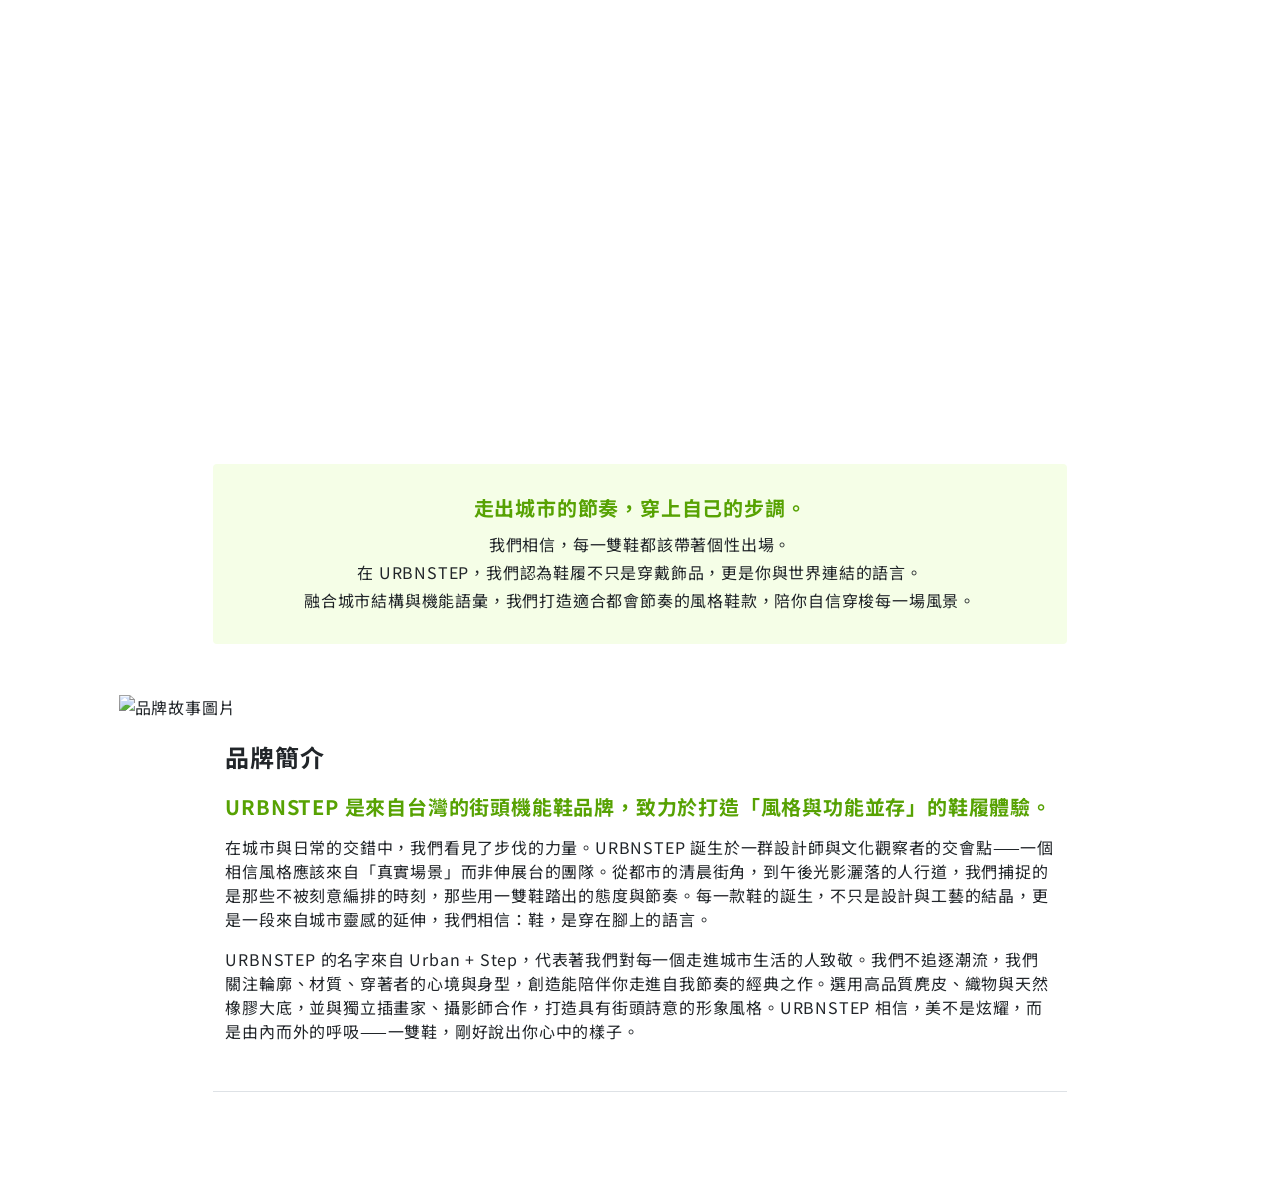
==== brand-story.html @ 2992c2c2 "finish brand-story__intro" ====
<!DOCTYPE html>
<html lang="en">
<head>
    <meta charset="UTF-8">
    <meta name="viewport" content="width=device-width, initial-scale=1.0">
    <title>品牌故事</title>
    <link rel="stylesheet" href="/style.css/all.css">
    <link rel="stylesheet" href="/style.css/brand-story.css">
</head>
<body>
    <header class="brand-story__title">
        <h1 class="h1">品牌故事 <br> 
        <span class="h3">Brand Story</span>
        </h1>
        
    </header>
    <main class="brand-story__main container">
        <div class="row">

            <blockquote class="brand-story__quote col-8 m-auto">
                <h3 class="brand-story__quote__title h5">走出城市的節奏，穿上自己的步調。</h3>
                <p>我們相信，每一雙鞋都該帶著個性出場。</p>
                <p>在 URBNSTEP，我們認為鞋履不只是穿戴飾品，更是你與世界連結的語言。</p>
                <p>融合城市結構與機能語彙，我們打造適合都會節奏的風格鞋款，陪你自信穿梭每一場風景。</p>
            </blockquote>

            <div class="brand-story__image-wrapper col-10 m-auto">
                <img src="https://raw.githubusercontent.com/hexschool/2022-web-layout-training/refs/heads/main/2025-week1/about.png" alt="品牌故事圖片"> 
            </div>

            <section class="brand-story__intro col-8 m-auto section-block">
                <h2 class="h4 brand-story__intro__title">品牌簡介</h2>
                <h3 class="h5 brand-story__intro__subtitle">URBNSTEP 是來自台灣的街頭機能鞋品牌，致力於打造「風格與功能並存」的鞋履體驗。</h3>
                <p>在城市與日常的交錯中，我們看見了步伐的力量。URBNSTEP 誕生於一群設計師與文化觀察者的交會點——一個相信風格應該來自「真實場景」而非伸展台的團隊。從都市的清晨街角，到午後光影灑落的人行道，我們捕捉的是那些不被刻意編排的時刻，那些用一雙鞋踏出的態度與節奏。每一款鞋的誕生，不只是設計與工藝的結晶，更是一段來自城市靈感的延伸，我們相信：鞋，是穿在腳上的語言。</p>
                <p>URBNSTEP 的名字來自 Urban + Step，代表著我們對每一個走進城市生活的人致敬。我們不追逐潮流，我們關注輪廓、材質、穿著者的心境與身型，創造能陪伴你走進自我節奏的經典之作。選用高品質麂皮、織物與天然橡膠大底，並與獨立插畫家、攝影師合作，打造具有街頭詩意的形象風格。URBNSTEP 相信，美不是炫耀，而是由內而外的呼吸——一雙鞋，剛好說出你心中的樣子。</p>
            </section>



        </div>
        
    </main>
</body>
</html>
---- style.css/all.css ----
/* 字體 */
@import url('https://fonts.googleapis.com/css2?family=Noto+Sans+TC:wght@100..900&display=swap');

/* 外部樣式 */
@import url("/style.css/reset.css");

/* 基本樣式 */
@import url("/style.css/basic.css");
@import url("/style.css/typography.css");
---- style.css/brand-story.css ----
.m-auto {
    margin: 0 auto;
}

.section-block {
    padding-bottom: var(--spacing-3xl);
    border-bottom: 1px solid var(--neutral-300);
}

/* header */
.brand-story__title {
    background-image: url("https://github.com/hexschool/2022-web-layout-training/blob/main/2025-week1/hero.png?raw=true");
    background-size: cover;
    background-position: center center;
    text-align: center;
    color: var(--neutral-white);
    padding-top: 152px;
    padding-bottom: 152px;
}

/* main */
.brand-story__main {
    padding-top: var(--spacing-5xl);
    padding-bottom: var(--spacing-5xl);
}

/* main / brand-story__quote */
.brand-story__quote {
    text-align: center;
    margin-bottom: var(--spacing-3xl);
    background-color: var(--primary-100);
    padding: var(--spacing-xl);  
    border-radius: var(--radius-sm);
}

.brand-story__quote__title {
    color: var(--primary-400);
    margin-bottom: var(--spacing-s);
}

.brand-story__quote p:not(:last-child) {
    margin-bottom: var(--spacing-xxs);
}

/* main / brand-story__image-wrapper */
.brand-story__image-wrapper {
    margin-bottom: var(--spacing-l);
}

/* main / brand-story__intro */
.brand-story__intro {
    margin-bottom: var(--spacing-3xl);
}
.brand-story__intro__title{
    margin-bottom: var(--spacing-l);
}

.brand-story__intro__subtitle {
    color: var(--primary-400);
    margin-bottom: var(--spacing-m);
}

.brand-story__intro p:first-of-type {
    margin-bottom: var(--spacing-m);
}
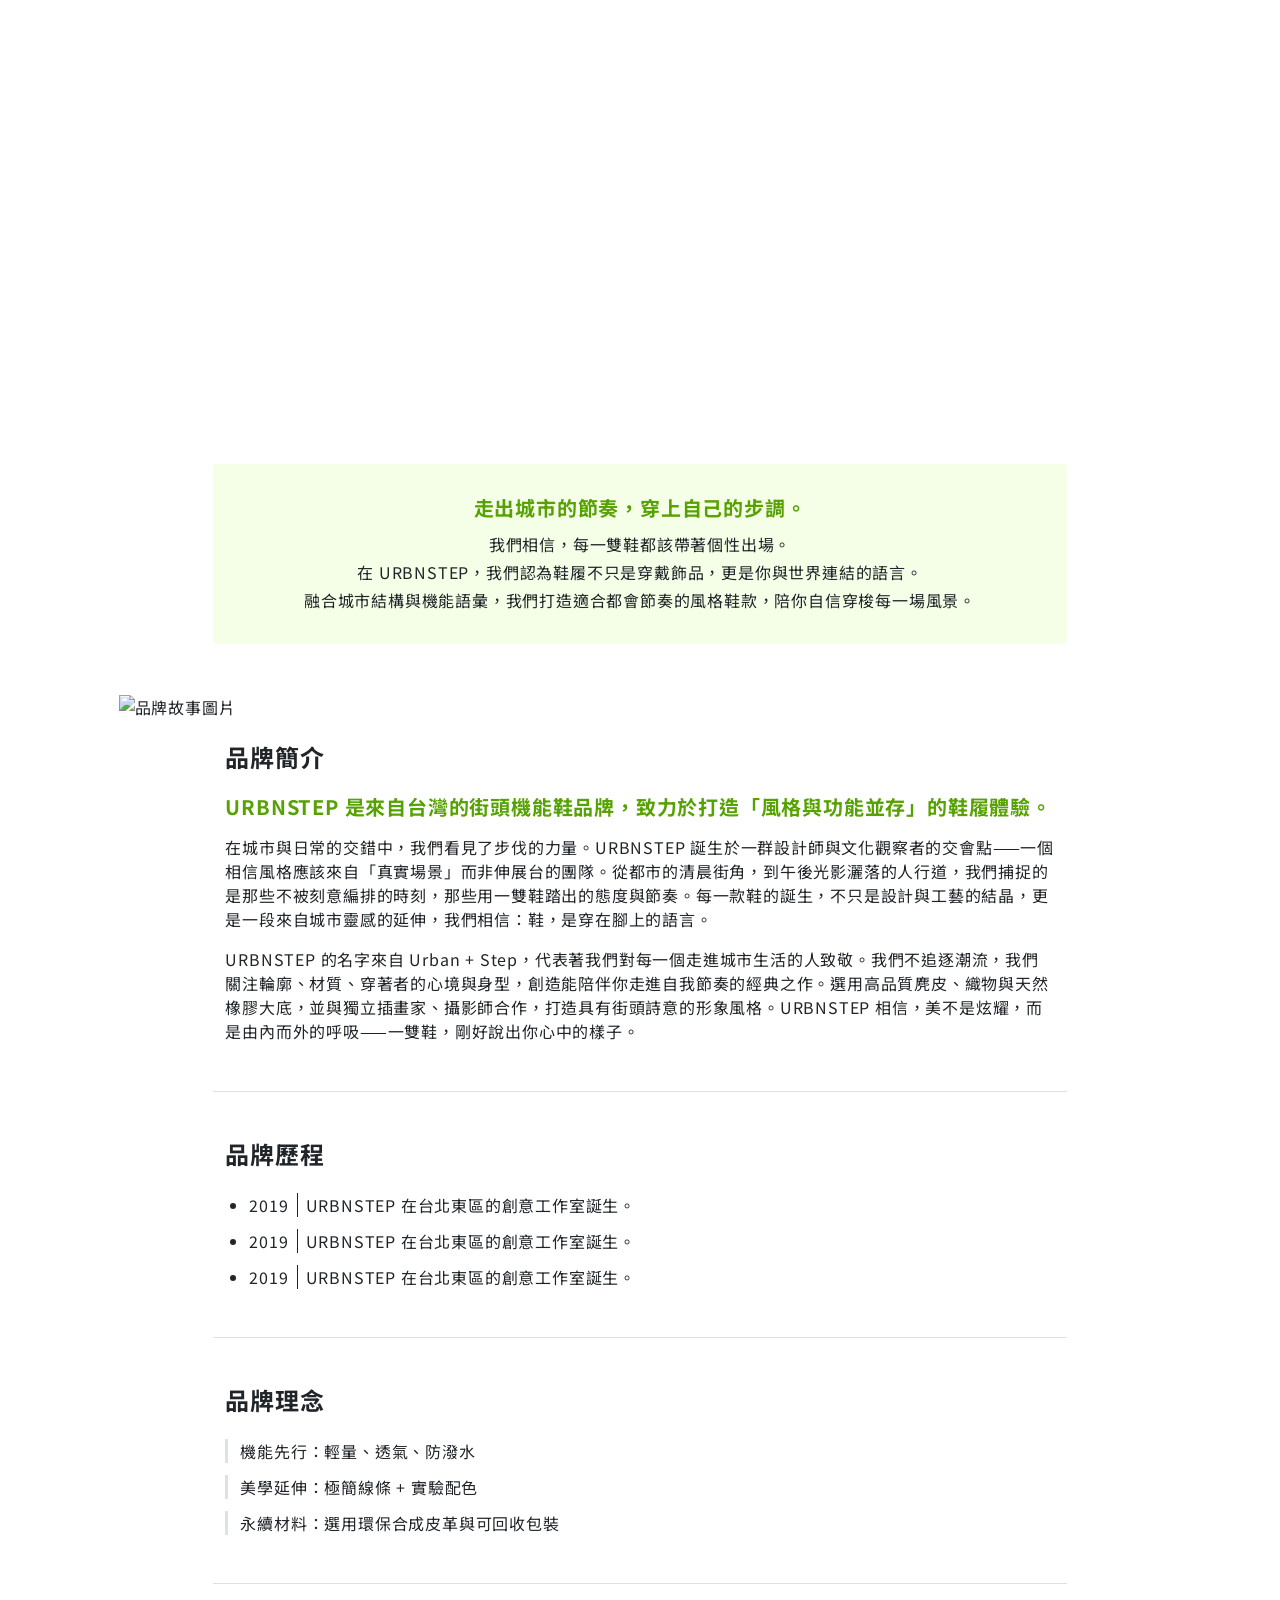
==== commit 77320333: "finish concept-section" ====
--- a/brand-story.html
+++ b/brand-story.html
@@ -8,31 +8,49 @@
     <link rel="stylesheet" href="/style.css/brand-story.css">
 </head>
 <body>
-    <header class="brand-story__title">
+    <header class="header">
         <h1 class="h1">品牌故事 <br> 
         <span class="h3">Brand Story</span>
         </h1>
         
     </header>
-    <main class="brand-story__main container">
+    <main class="main container">
         <div class="row">
 
-            <blockquote class="brand-story__quote col-8 m-auto">
-                <h3 class="brand-story__quote__title h5">走出城市的節奏，穿上自己的步調。</h3>
+            <blockquote class="quote col-8 m-auto">
+                <h3 class="quote__title h5">走出城市的節奏，穿上自己的步調。</h3>
                 <p>我們相信，每一雙鞋都該帶著個性出場。</p>
                 <p>在 URBNSTEP，我們認為鞋履不只是穿戴飾品，更是你與世界連結的語言。</p>
                 <p>融合城市結構與機能語彙，我們打造適合都會節奏的風格鞋款，陪你自信穿梭每一場風景。</p>
             </blockquote>
 
-            <div class="brand-story__image-wrapper col-10 m-auto">
+            <div class="image-wrapper col-10 m-auto">
                 <img src="https://raw.githubusercontent.com/hexschool/2022-web-layout-training/refs/heads/main/2025-week1/about.png" alt="品牌故事圖片"> 
             </div>
 
-            <section class="brand-story__intro col-8 m-auto section-block">
-                <h2 class="h4 brand-story__intro__title">品牌簡介</h2>
-                <h3 class="h5 brand-story__intro__subtitle">URBNSTEP 是來自台灣的街頭機能鞋品牌，致力於打造「風格與功能並存」的鞋履體驗。</h3>
+            <section class="intro col-8 m-auto section-block">
+                <h2 class="h4 title-block">品牌簡介</h2>
+                <h3 class="h5 intro__subtitle">URBNSTEP 是來自台灣的街頭機能鞋品牌，致力於打造「風格與功能並存」的鞋履體驗。</h3>
                 <p>在城市與日常的交錯中，我們看見了步伐的力量。URBNSTEP 誕生於一群設計師與文化觀察者的交會點——一個相信風格應該來自「真實場景」而非伸展台的團隊。從都市的清晨街角，到午後光影灑落的人行道，我們捕捉的是那些不被刻意編排的時刻，那些用一雙鞋踏出的態度與節奏。每一款鞋的誕生，不只是設計與工藝的結晶，更是一段來自城市靈感的延伸，我們相信：鞋，是穿在腳上的語言。</p>
                 <p>URBNSTEP 的名字來自 Urban + Step，代表著我們對每一個走進城市生活的人致敬。我們不追逐潮流，我們關注輪廓、材質、穿著者的心境與身型，創造能陪伴你走進自我節奏的經典之作。選用高品質麂皮、織物與天然橡膠大底，並與獨立插畫家、攝影師合作，打造具有街頭詩意的形象風格。URBNSTEP 相信，美不是炫耀，而是由內而外的呼吸——一雙鞋，剛好說出你心中的樣子。</p>
+            </section>
+
+            <section class="history col-8 m-auto section-block">
+                <h2 class="h4 title-block">品牌歷程</h2>
+                <ol class="history__list">
+                    <li><time datetime="2019" class="history__year">2019</time><span>URBNSTEP 在台北東區的創意工作室誕生。</span></li>
+                    <li><time datetime="2019" class="history__year">2019</time><span>URBNSTEP 在台北東區的創意工作室誕生。</span></li>
+                    <li><time datetime="2019" class="history__year">2019</time><span>URBNSTEP 在台北東區的創意工作室誕生。</span></li>                    
+                </ol>
+            </section>
+
+            <section class="concept col-8 m-auto section-block">
+                <h2 class="h4 title-block">品牌理念</h2>
+                <ul class="concept__list">
+                    <li class="concept__item">機能先行：輕量、透氣、防潑水</li>
+                    <li class="concept__item">美學延伸：極簡線條 + 實驗配色</li>
+                    <li class="concept__item">永續材料：選用環保合成皮革與可回收包裝</li>
+                </ul>
             </section>
 
 
--- a/style.css/brand-story.css
+++ b/style.css/brand-story.css
@@ -7,8 +7,12 @@
     border-bottom: 1px solid var(--neutral-300);
 }
 
+.title-block {
+    margin-bottom: var(--spacing-l);
+}
+
 /* header */
-.brand-story__title {
+.header {
     background-image: url("https://github.com/hexschool/2022-web-layout-training/blob/main/2025-week1/hero.png?raw=true");
     background-size: cover;
     background-position: center center;
@@ -19,13 +23,13 @@
 }
 
 /* main */
-.brand-story__main {
+.main {
     padding-top: var(--spacing-5xl);
     padding-bottom: var(--spacing-5xl);
 }
 
-/* main / brand-story__quote */
-.brand-story__quote {
+/* main / quote */
+.quote {
     text-align: center;
     margin-bottom: var(--spacing-3xl);
     background-color: var(--primary-100);
@@ -33,33 +37,61 @@
     border-radius: var(--radius-sm);
 }
 
-.brand-story__quote__title {
+.quote__title {
     color: var(--primary-400);
     margin-bottom: var(--spacing-s);
 }
 
-.brand-story__quote p:not(:last-child) {
+.quote p:not(:last-child) {
     margin-bottom: var(--spacing-xxs);
 }
 
-/* main / brand-story__image-wrapper */
-.brand-story__image-wrapper {
+/* main / image-wrapper */
+.image-wrapper {
     margin-bottom: var(--spacing-l);
 }
 
-/* main / brand-story__intro */
-.brand-story__intro {
+/* main / intro */
+.intro {
     margin-bottom: var(--spacing-3xl);
 }
-.brand-story__intro__title{
-    margin-bottom: var(--spacing-l);
-}
 
-.brand-story__intro__subtitle {
+.intro__subtitle {
     color: var(--primary-400);
     margin-bottom: var(--spacing-m);
 }
 
-.brand-story__intro p:first-of-type {
+.intro p:first-of-type {
     margin-bottom: var(--spacing-m);
-}+}
+
+/* main / history */
+.history{
+    margin-bottom: var(--spacing-3xl);
+}
+
+.history__list {
+    list-style-type: disc;
+    padding-left: var(--spacing-l);
+}
+
+.history__year {
+    border-right: 1px solid var(--neutral-900);
+    padding-right: var(--spacing-xs);
+    margin-right: var(--spacing-xs);
+}
+
+.history__list li:not(:last-child) {
+    margin-bottom: var(--spacing-s);
+}
+
+/* main / concept */
+.concept__list .concept__item:not(:last-child) {
+    margin-bottom: var(--spacing-s);
+    
+}
+.concept__item {
+    border-left: 3px solid var(--neutral-300);
+    padding-left: var(--spacing-s);
+}
+
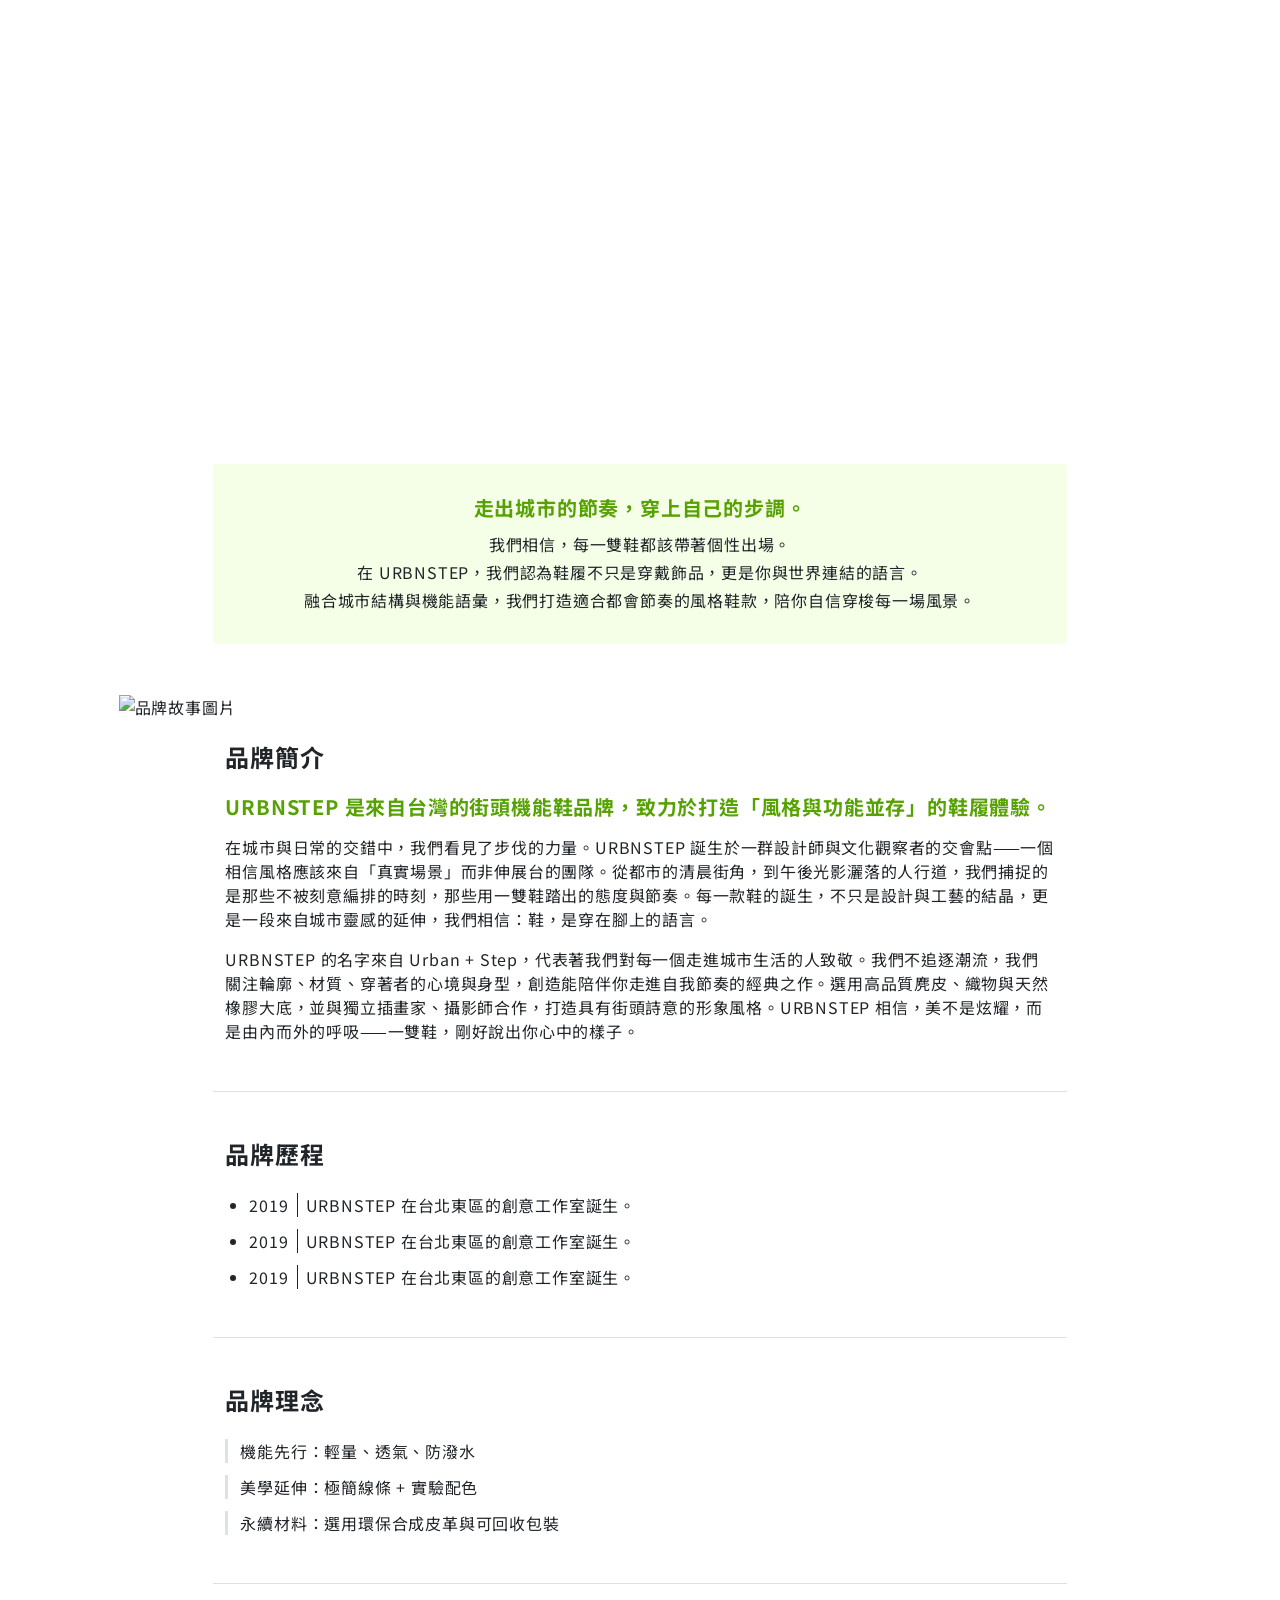
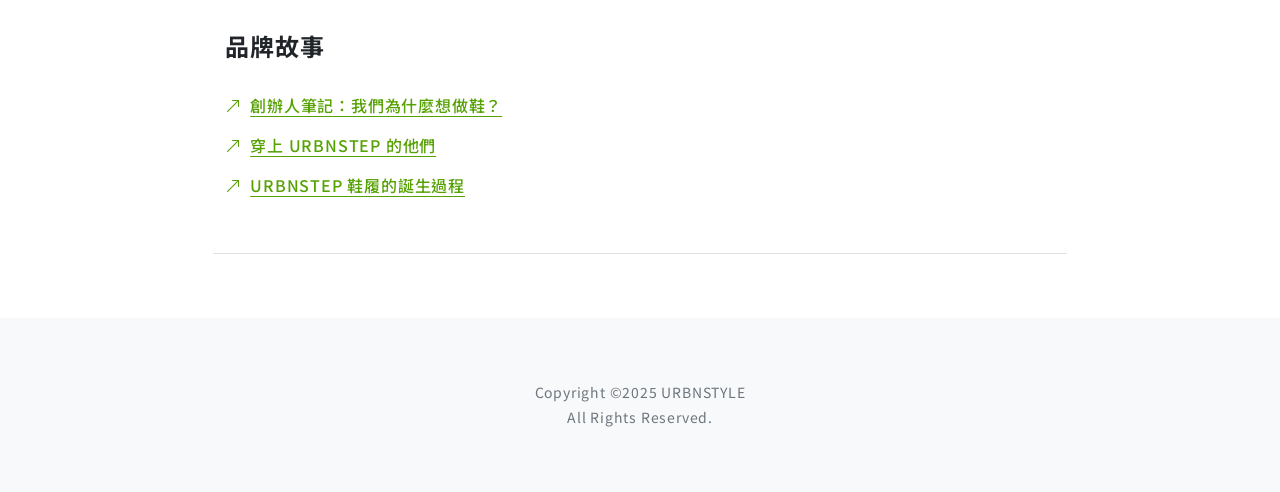
==== commit 9f89a6ab: "finish brand-story page" ====
--- a/brand-story.html
+++ b/brand-story.html
@@ -6,6 +6,7 @@
     <title>品牌故事</title>
     <link rel="stylesheet" href="/style.css/all.css">
     <link rel="stylesheet" href="/style.css/brand-story.css">
+    
 </head>
 <body>
     <header class="header">
@@ -53,10 +54,24 @@
                 </ul>
             </section>
 
+            <section class="story col-8 m-auto section-block">
+                <h2 class="h4 title-block">品牌故事</h2>
+                <ul class="story__list label-md">
+                    <li><a href="#" class="story__item"><i class="bi bi-arrow-up-right"></i>創辦人筆記：我們為什麼想做鞋？</a></li>
+                    <li><a href="#" class="story__item"><i class="bi bi-arrow-up-right"></i>穿上 URBNSTEP 的他們</a></li>
+                    <li><a href="#" class="story__item"><i class="bi bi-arrow-up-right"></i>URBNSTEP 鞋履的誕生過程</a></li>
+
+                </ul>
+            </section>
+
 
 
         </div>
         
     </main>
+    <footer class="footer p-sm">
+        <p>Copyright ©2025 URBNSTYLE</p>
+        <p>All Rights Reserved.</p>
+    </footer>
 </body>
 </html>
--- a/style.css/all.css
+++ b/style.css/all.css
@@ -3,6 +3,8 @@
 
 /* 外部樣式 */
 @import url("/style.css/reset.css");
+/* bootstrap icon */
+@import url("https://cdn.jsdelivr.net/npm/bootstrap-icons@1.11.3/font/bootstrap-icons.min.css");
 
 /* 基本樣式 */
 @import url("/style.css/basic.css");
--- a/style.css/brand-story.css
+++ b/style.css/brand-story.css
@@ -86,12 +86,56 @@
 }
 
 /* main / concept */
+.concept {
+    margin-bottom: var(--spacing-3xl);
+}
+
 .concept__list .concept__item:not(:last-child) {
-    margin-bottom: var(--spacing-s);
-    
+    margin-bottom: var(--spacing-s);  
 }
 .concept__item {
     border-left: 3px solid var(--neutral-300);
     padding-left: var(--spacing-s);
 }
 
+/* main / story */
+.story__list{
+    color: var(--primary-400);
+}
+
+.story__item {
+    display: block;
+    padding-top: var(--spacing-xs);
+    padding-bottom: var(--spacing-xs);
+    text-decoration: underline;
+    text-underline-offset: var(--spacing-xxs);
+    transition: transform 0.2s ease;
+    transform-origin: left;
+}
+
+.story__item:hover {
+    transform: scale(1.2);
+    text-decoration: none;
+}
+
+.story__item:active {
+    transform: scale(0.8);
+}
+
+.story__item .bi {
+    padding-right: var(--spacing-xs);
+    vertical-align: bottom;
+}
+
+/* footer */
+.footer {
+    background-color: var(--neutral-100);
+    padding-top: var(--spacing-5xl);
+    padding-bottom: var(--spacing-5xl);
+    color: var(--neutral-600);
+    text-align: center;
+}
+
+.footer p:first-child {
+    margin-bottom: var(--spacing-xxs);
+}
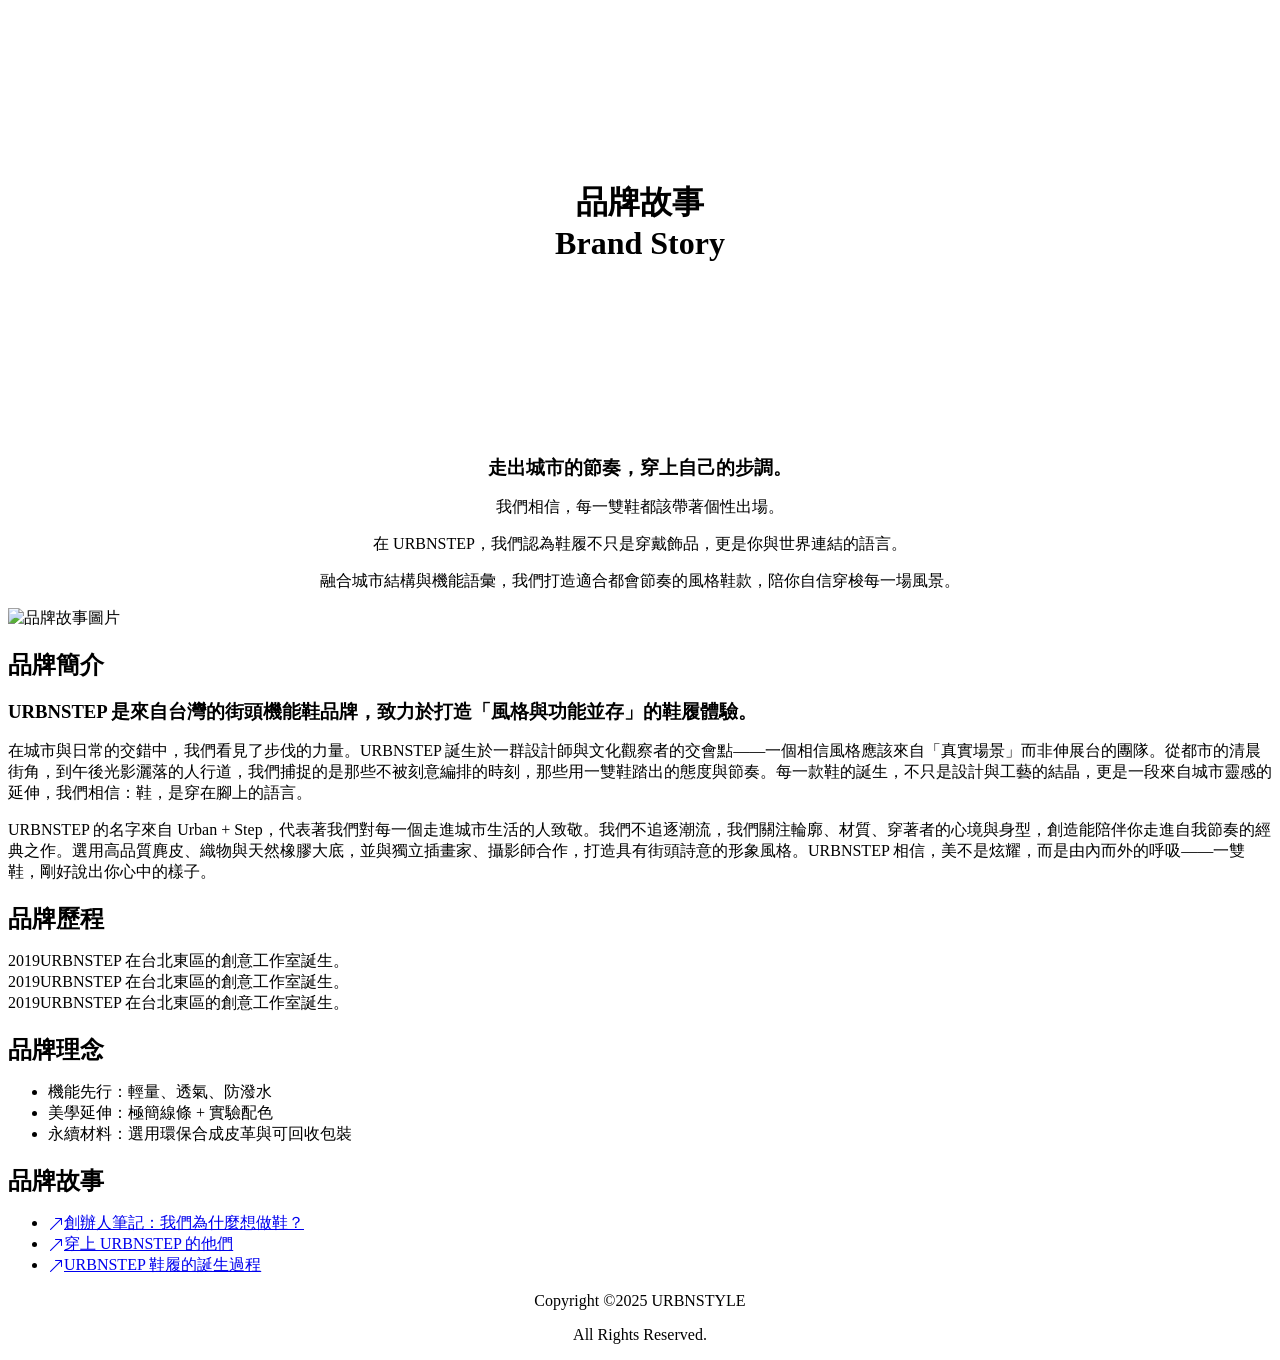
==== commit f48b44cf: "change folderName style.css -> style" ====
--- a/brand-story.html
+++ b/brand-story.html
@@ -4,8 +4,8 @@
     <meta charset="UTF-8">
     <meta name="viewport" content="width=device-width, initial-scale=1.0">
     <title>品牌故事</title>
-    <link rel="stylesheet" href="/style.css/all.css">
-    <link rel="stylesheet" href="/style.css/brand-story.css">
+    <link rel="stylesheet" href="style/all.css">
+    <link rel="stylesheet" href="style/brand-story.css">
     
 </head>
 <body>
--- a/style/all.css
+++ b/style/all.css
@@ -0,0 +1,13 @@
+/* 字體 */
+@import url('https://fonts.googleapis.com/css2?family=Noto+Sans+TC:wght@100..900&display=swap');
+
+
+/* bootstrap icon */
+@import url("https://cdn.jsdelivr.net/npm/bootstrap-icons@1.11.3/font/bootstrap-icons.min.css");
+
+/* reset */
+@import url("style/reset.css");
+
+/* 基本樣式 */
+@import url("style/basic.css");
+@import url("style/typography.css");
--- a/style/brand-story.css
+++ b/style/brand-story.css
@@ -0,0 +1,141 @@
+.m-auto {
+    margin: 0 auto;
+}
+
+.section-block {
+    padding-bottom: var(--spacing-3xl);
+    border-bottom: 1px solid var(--neutral-300);
+}
+
+.title-block {
+    margin-bottom: var(--spacing-l);
+}
+
+/* header */
+.header {
+    background-image: url("https://github.com/hexschool/2022-web-layout-training/blob/main/2025-week1/hero.png?raw=true");
+    background-size: cover;
+    background-position: center center;
+    text-align: center;
+    color: var(--neutral-white);
+    padding-top: 152px;
+    padding-bottom: 152px;
+}
+
+/* main */
+.main {
+    padding-top: var(--spacing-5xl);
+    padding-bottom: var(--spacing-5xl);
+}
+
+/* main / quote */
+.quote {
+    text-align: center;
+    margin-bottom: var(--spacing-3xl);
+    background-color: var(--primary-100);
+    padding: var(--spacing-xl);  
+    border-radius: var(--radius-sm);
+}
+
+.quote__title {
+    color: var(--primary-400);
+    margin-bottom: var(--spacing-s);
+}
+
+.quote p:not(:last-child) {
+    margin-bottom: var(--spacing-xxs);
+}
+
+/* main / image-wrapper */
+.image-wrapper {
+    margin-bottom: var(--spacing-l);
+}
+
+/* main / intro */
+.intro {
+    margin-bottom: var(--spacing-3xl);
+}
+
+.intro__subtitle {
+    color: var(--primary-400);
+    margin-bottom: var(--spacing-m);
+}
+
+.intro p:first-of-type {
+    margin-bottom: var(--spacing-m);
+}
+
+/* main / history */
+.history{
+    margin-bottom: var(--spacing-3xl);
+}
+
+.history__list {
+    list-style-type: disc;
+    padding-left: var(--spacing-l);
+}
+
+.history__year {
+    border-right: 1px solid var(--neutral-900);
+    padding-right: var(--spacing-xs);
+    margin-right: var(--spacing-xs);
+}
+
+.history__list li:not(:last-child) {
+    margin-bottom: var(--spacing-s);
+}
+
+/* main / concept */
+.concept {
+    margin-bottom: var(--spacing-3xl);
+}
+
+.concept__list .concept__item:not(:last-child) {
+    margin-bottom: var(--spacing-s);  
+}
+.concept__item {
+    border-left: 3px solid var(--neutral-300);
+    padding-left: var(--spacing-s);
+}
+
+/* main / story */
+.story__list{
+    color: var(--primary-400);
+}
+
+.story__item {
+    display: inline-block;
+    padding-top: var(--spacing-xs);
+    padding-bottom: var(--spacing-xs);
+    text-decoration: underline;
+    text-underline-offset: var(--spacing-xxs);
+    transition: transform 0.2s ease;
+    transform-origin: left;
+}
+
+.story__item:hover {
+    transform: scale(1.2);
+    text-decoration: none;
+}
+
+.story__item:active {
+    transform: scale(0.8);
+}
+
+.story__item .bi {
+    padding-right: var(--spacing-xs);
+    vertical-align: bottom;
+}
+
+/* footer */
+.footer {
+    background-color: var(--neutral-100);
+    padding-top: var(--spacing-5xl);
+    padding-bottom: var(--spacing-5xl);
+    color: var(--neutral-600);
+    text-align: center;
+}
+
+.footer p:first-child {
+    margin-bottom: var(--spacing-xxs);
+}
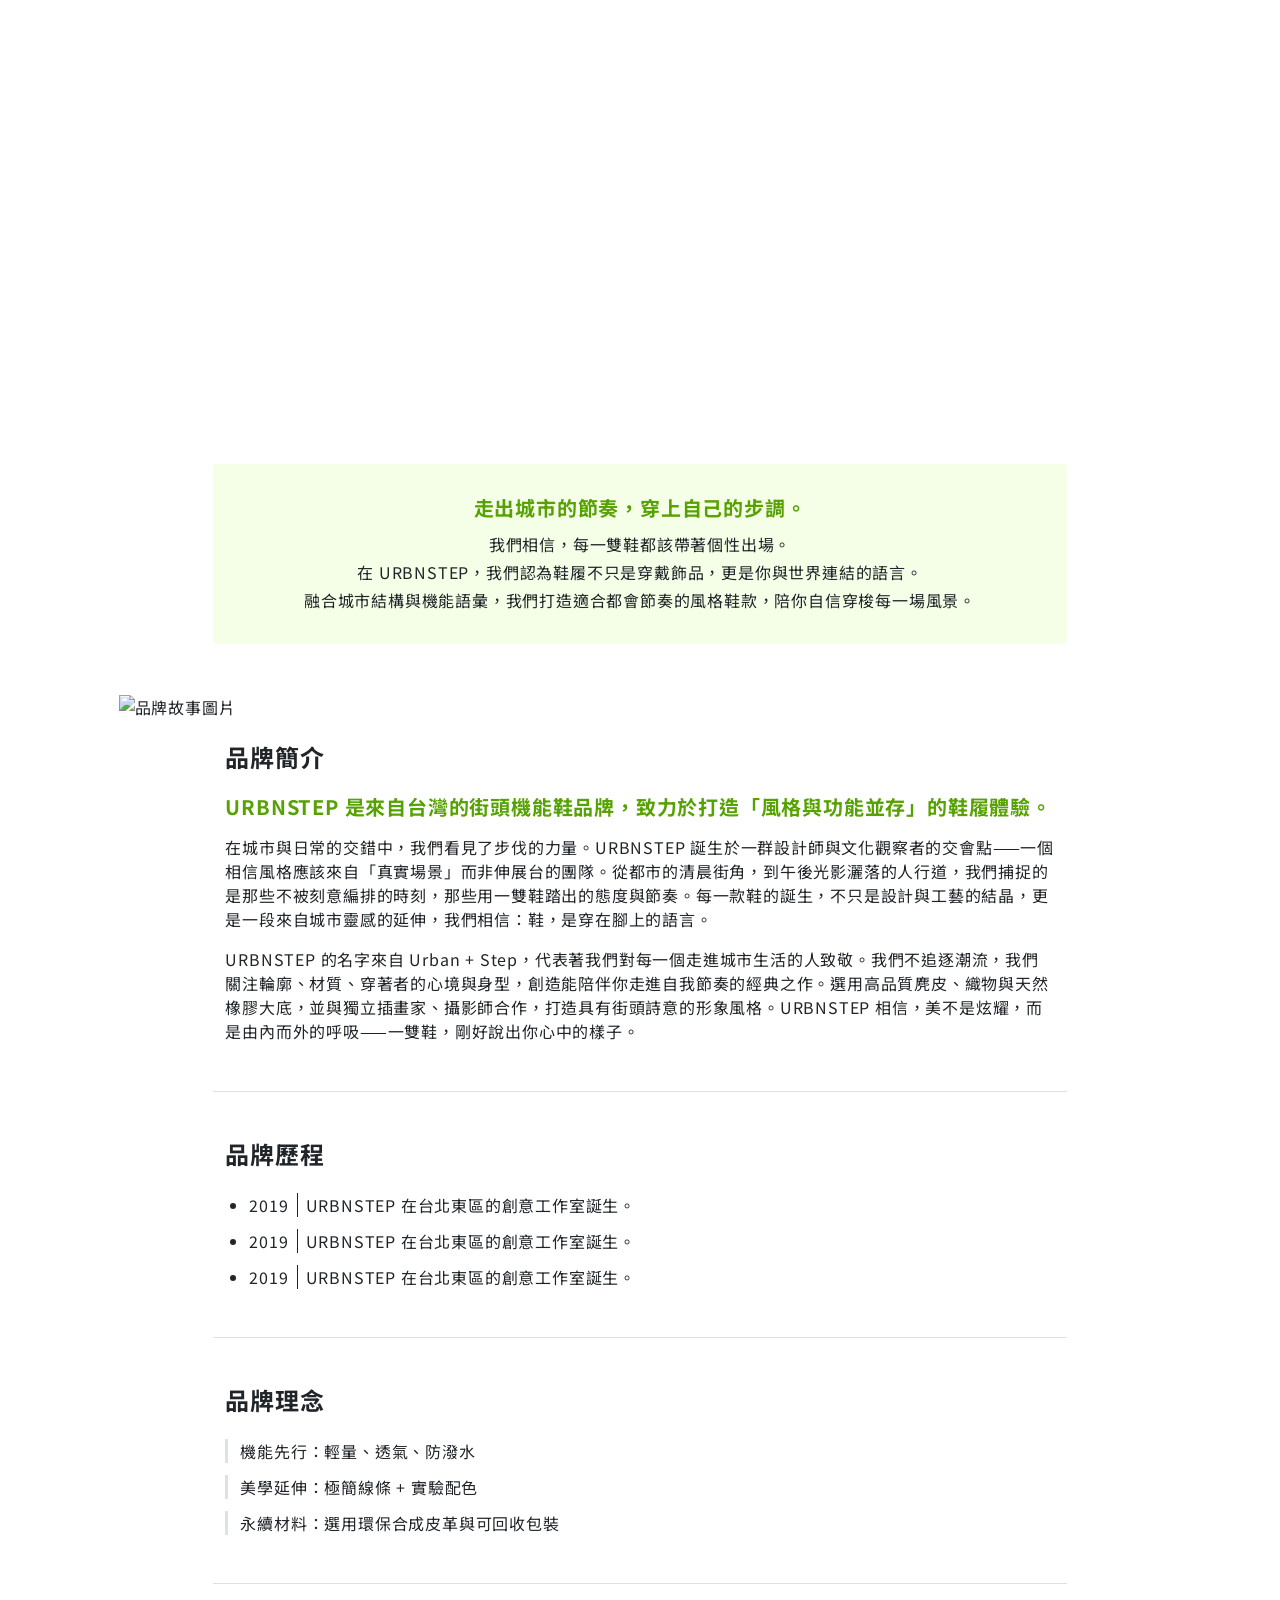
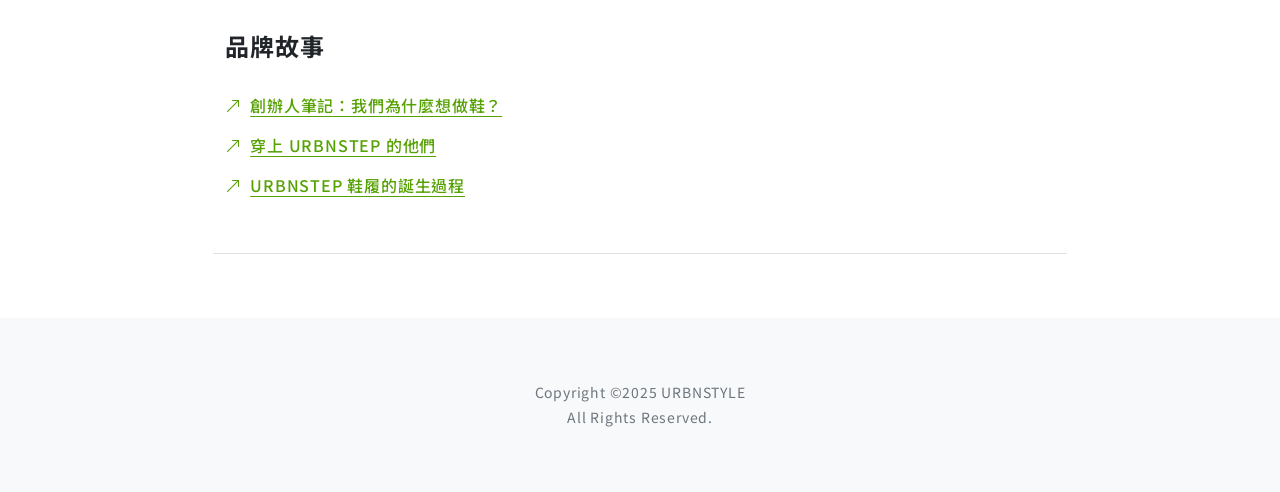
==== commit 7bd736ad: "fix logo" ====
--- a/brand-story.html
+++ b/brand-story.html
@@ -12,8 +12,7 @@
     <header class="header">
         <h1 class="h1">品牌故事 <br> 
         <span class="h3">Brand Story</span>
-        </h1>
-        
+        </h1>   
     </header>
     <main class="main container">
         <div class="row">
--- a/style/all.css
+++ b/style/all.css
@@ -6,8 +6,8 @@
 @import url("https://cdn.jsdelivr.net/npm/bootstrap-icons@1.11.3/font/bootstrap-icons.min.css");
 
 /* reset */
-@import url("style/reset.css");
+@import url("reset.css");
 
 /* 基本樣式 */
-@import url("style/basic.css");
-@import url("style/typography.css");+@import url("basic.css");
+@import url("typography.css");
--- a/style/brand-story.css
+++ b/style/brand-story.css
@@ -1,3 +1,4 @@
+
 .m-auto {
     margin: 0 auto;
 }
@@ -11,6 +12,7 @@
     margin-bottom: var(--spacing-l);
 }
 
+
 /* header */
 .header {
     background-image: url("https://github.com/hexschool/2022-web-layout-training/blob/main/2025-week1/hero.png?raw=true");
@@ -22,11 +24,13 @@
     padding-bottom: 152px;
 }
 
+
 /* main */
 .main {
     padding-top: var(--spacing-5xl);
     padding-bottom: var(--spacing-5xl);
 }
+
 
 /* main / quote */
 .quote {
@@ -46,10 +50,12 @@
     margin-bottom: var(--spacing-xxs);
 }
 
+
 /* main / image-wrapper */
 .image-wrapper {
     margin-bottom: var(--spacing-l);
 }
+
 
 /* main / intro */
 .intro {
@@ -64,6 +70,7 @@
 .intro p:first-of-type {
     margin-bottom: var(--spacing-m);
 }
+
 
 /* main / history */
 .history{
@@ -85,6 +92,7 @@
     margin-bottom: var(--spacing-s);
 }
 
+
 /* main / concept */
 .concept {
     margin-bottom: var(--spacing-3xl);
@@ -98,13 +106,13 @@
     padding-left: var(--spacing-s);
 }
 
+
 /* main / story */
 .story__list{
     color: var(--primary-400);
 }
 
 .story__item {
-    display: inline-block;
     padding-top: var(--spacing-xs);
     padding-bottom: var(--spacing-xs);
     text-decoration: underline;
@@ -127,6 +135,7 @@
     vertical-align: bottom;
 }
 
+
 /* footer */
 .footer {
     background-color: var(--neutral-100);
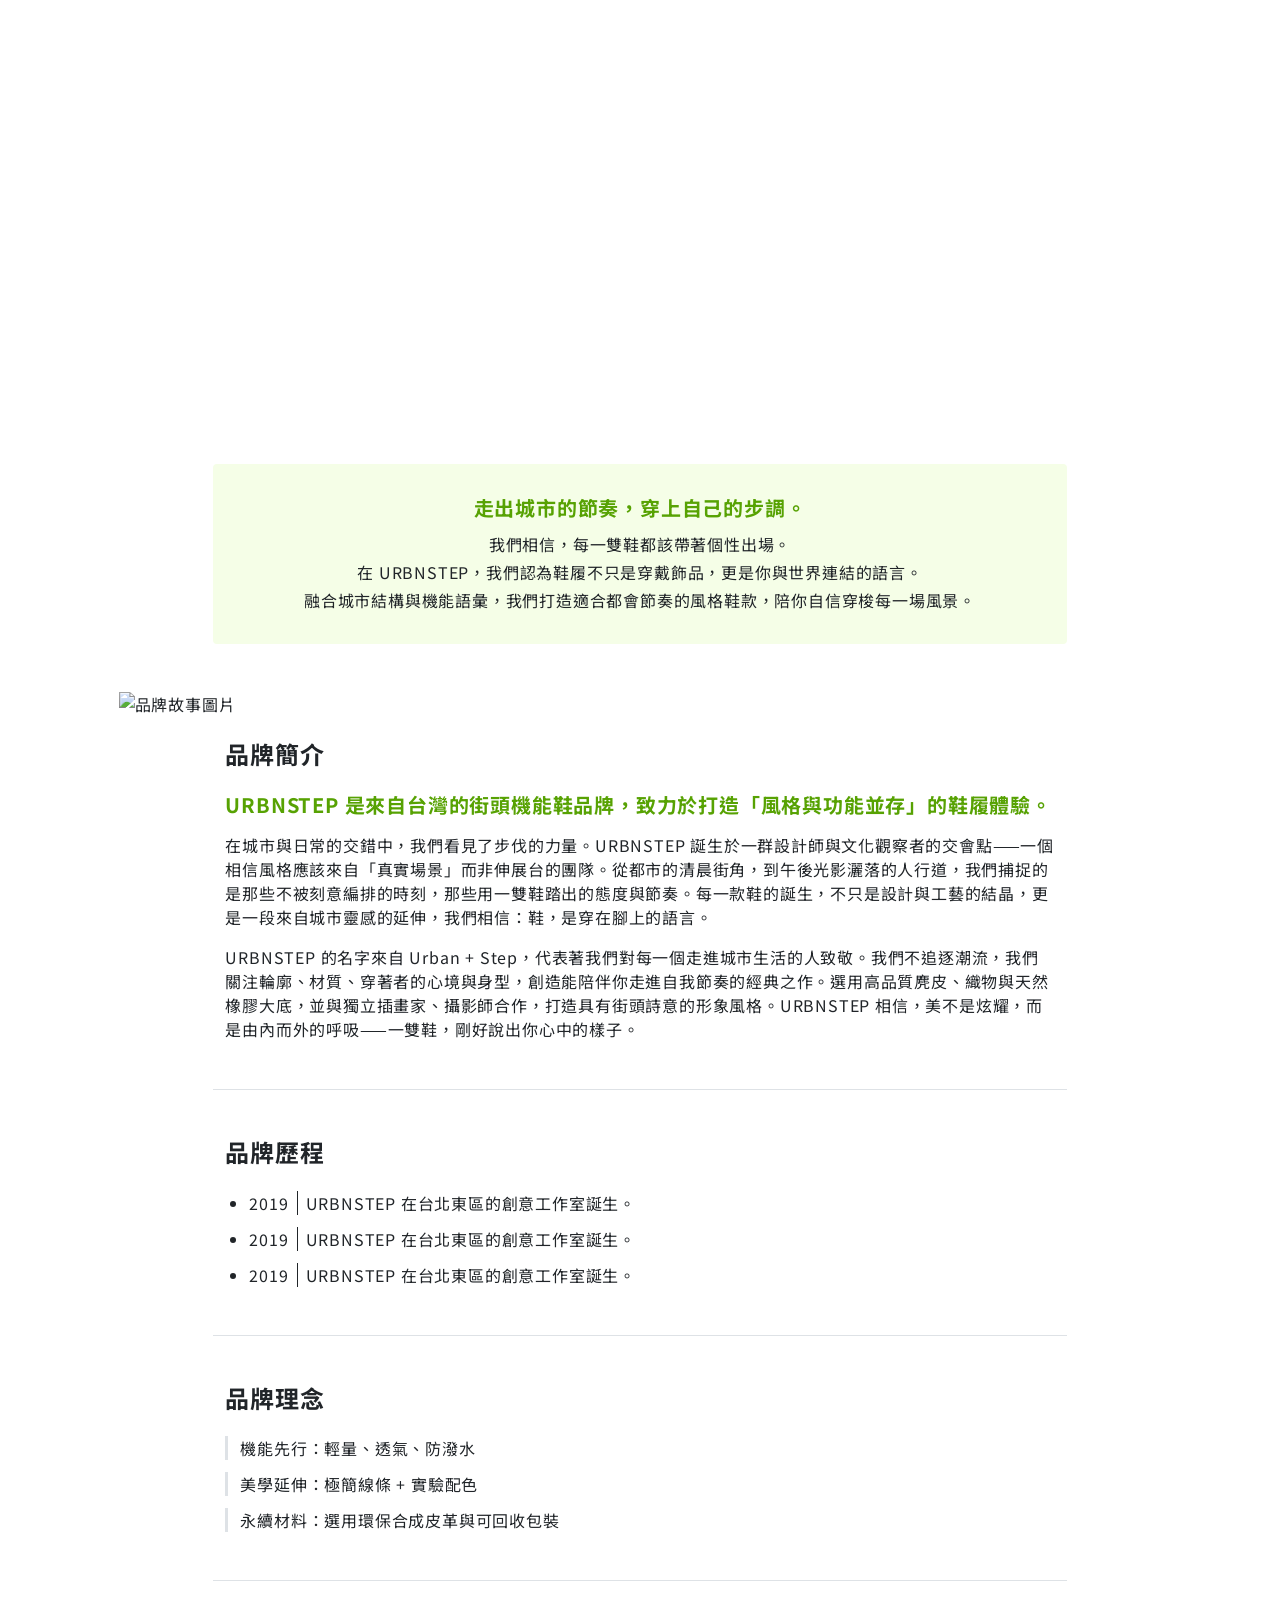
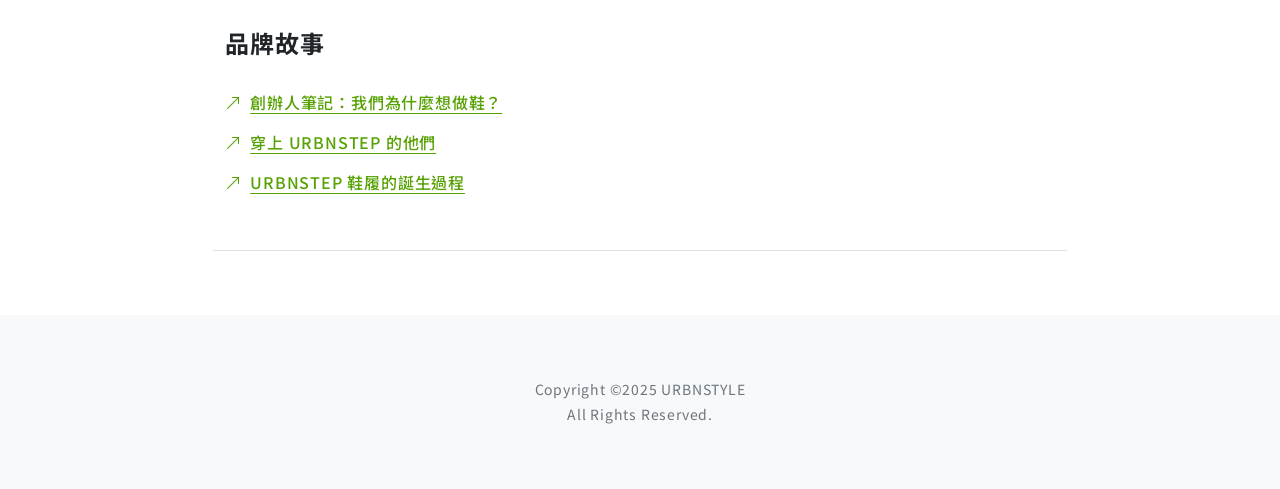
==== commit d1d1491c: "修正 a 標籤   更改class跟標籤同名問題 替body 設定各自的頁面的class" ====
--- a/brand-story.html
+++ b/brand-story.html
@@ -8,13 +8,13 @@
     <link rel="stylesheet" href="style/brand-story.css">
     
 </head>
-<body>
-    <header class="header">
+<body class="page-brand-story">
+    <header class="site-header">
         <h1 class="h1">品牌故事 <br> 
         <span class="h3">Brand Story</span>
         </h1>   
     </header>
-    <main class="main container">
+    <main class="site-main container">
         <div class="row">
 
             <blockquote class="quote col-8 m-auto">
@@ -68,7 +68,7 @@
         </div>
         
     </main>
-    <footer class="footer p-sm">
+    <footer class="site-footer p-sm">
         <p>Copyright ©2025 URBNSTYLE</p>
         <p>All Rights Reserved.</p>
     </footer>
--- a/style/brand-story.css
+++ b/style/brand-story.css
@@ -13,8 +13,8 @@
 }
 
 
-/* header */
-.header {
+/* site-header */
+.site-header {
     background-image: url("https://github.com/hexschool/2022-web-layout-training/blob/main/2025-week1/hero.png?raw=true");
     background-size: cover;
     background-position: center center;
@@ -25,14 +25,14 @@
 }
 
 
-/* main */
-.main {
+/* site-main */
+.site-main {
     padding-top: var(--spacing-5xl);
     padding-bottom: var(--spacing-5xl);
 }
 
 
-/* main / quote */
+/* site-main / quote */
 .quote {
     text-align: center;
     margin-bottom: var(--spacing-3xl);
@@ -51,13 +51,13 @@
 }
 
 
-/* main / image-wrapper */
+/* site-main / image-wrapper */
 .image-wrapper {
     margin-bottom: var(--spacing-l);
 }
 
 
-/* main / intro */
+/* site-main / intro */
 .intro {
     margin-bottom: var(--spacing-3xl);
 }
@@ -72,7 +72,7 @@
 }
 
 
-/* main / history */
+/* site-main / history */
 .history{
     margin-bottom: var(--spacing-3xl);
 }
@@ -93,7 +93,7 @@
 }
 
 
-/* main / concept */
+/* site-main / concept */
 .concept {
     margin-bottom: var(--spacing-3xl);
 }
@@ -107,7 +107,7 @@
 }
 
 
-/* main / story */
+/* site-main / story */
 .story__list{
     color: var(--primary-400);
 }
@@ -136,8 +136,8 @@
 }
 
 
-/* footer */
-.footer {
+/* site-footer */
+.site-footer {
     background-color: var(--neutral-100);
     padding-top: var(--spacing-5xl);
     padding-bottom: var(--spacing-5xl);
@@ -145,6 +145,6 @@
     text-align: center;
 }
 
-.footer p:first-child {
+.site-footer p:first-child {
     margin-bottom: var(--spacing-xxs);
 }
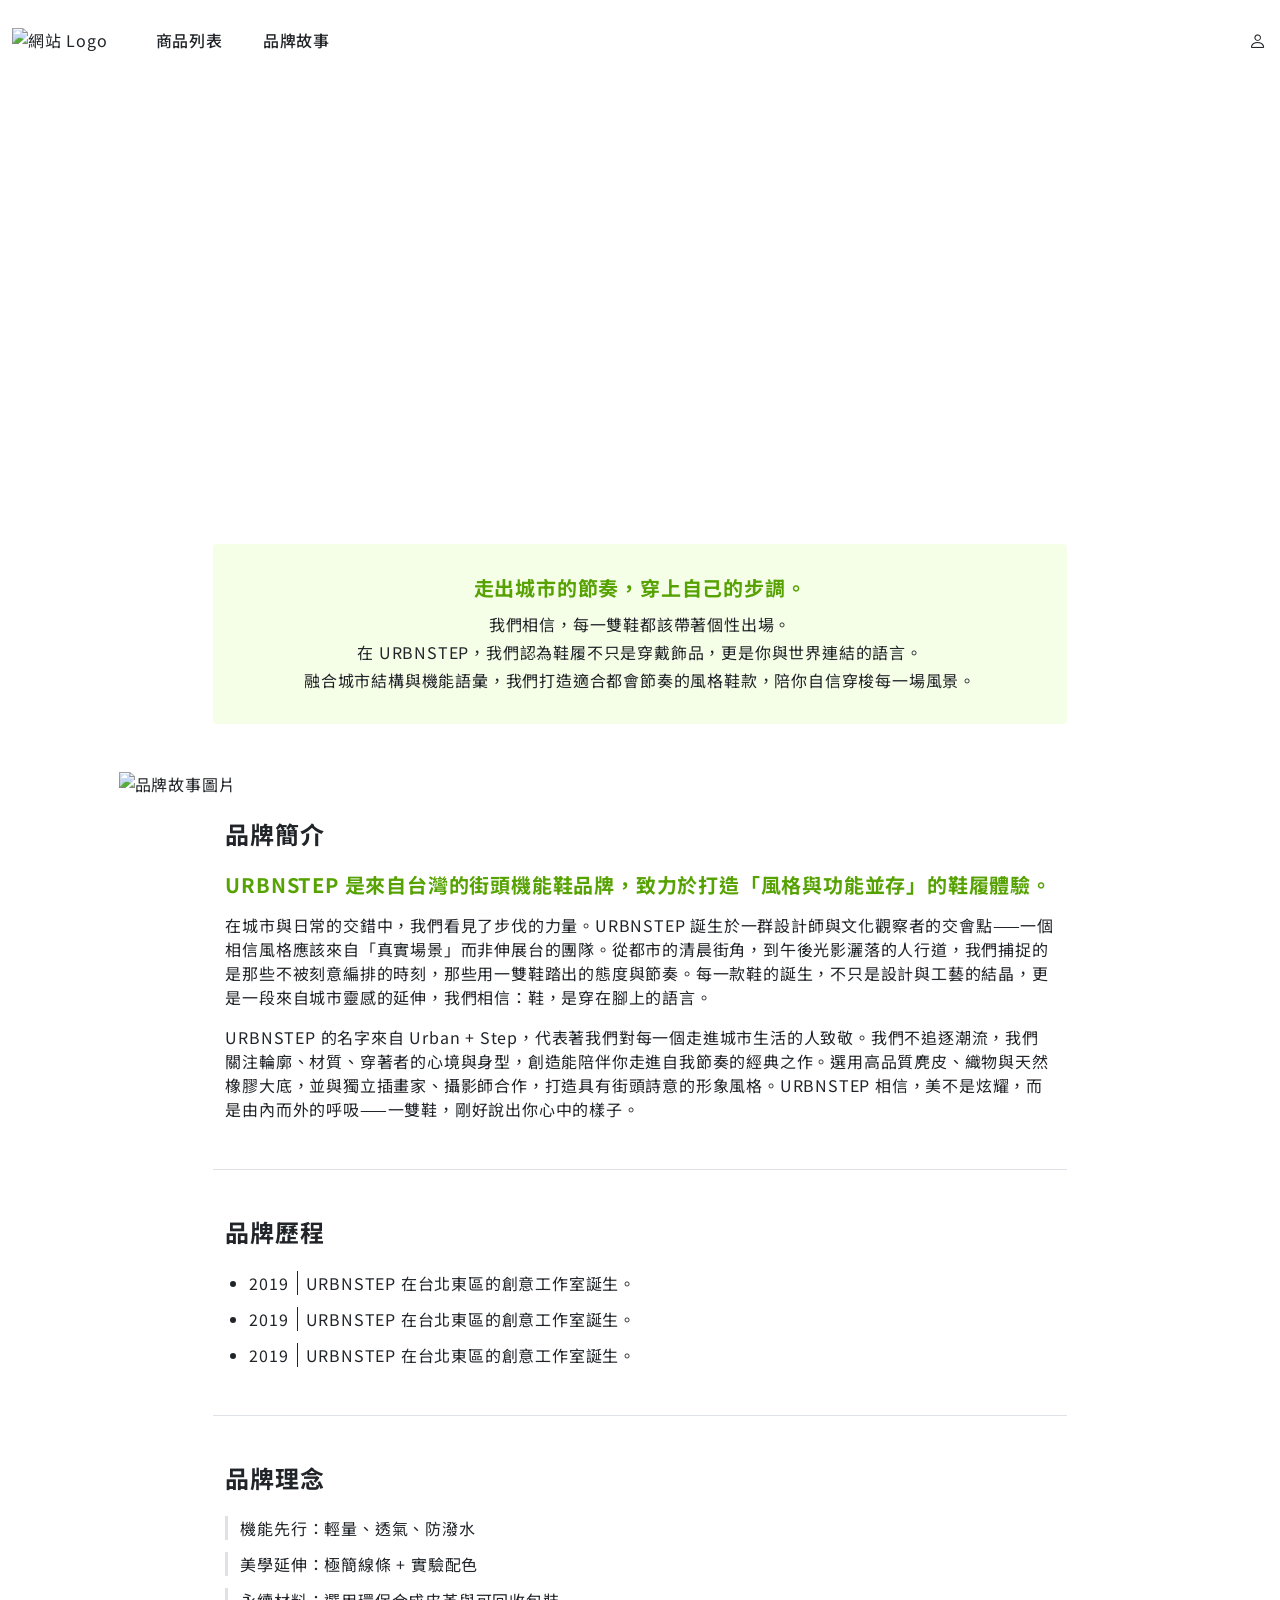
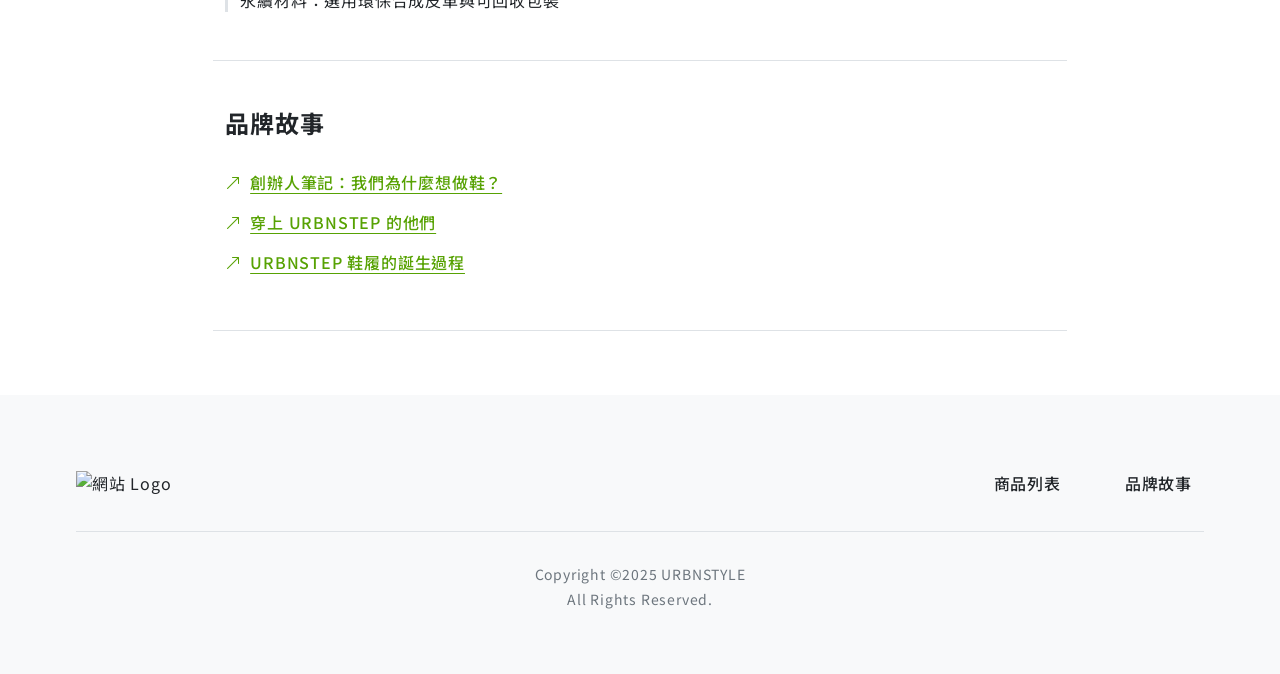
==== commit b71e9472: "fix setting to final design" ====
--- a/brand-story.html
+++ b/brand-story.html
@@ -9,11 +9,25 @@
     
 </head>
 <body class="page-brand-story">
-    <header class="site-header">
+    <header class="site-header container">
+        <a href="index.html" class="logo">
+            <img src="https://raw.githubusercontent.com/hexschool/2022-web-layout-training/73cf206013997d2173d20441794095af8b1ee3b9/2025-week1/logo.svg" alt="網站 Logo">
+        </a>
+        <nav class="header__nav">
+            <ul class="header__nav__list">
+                <li><a href="product-list.html" class="header__nav__link label-md">商品列表</a></li>
+                <li><a href="brand-story.html" class="header__nav__link label-md">品牌故事</a></li>
+            </ul>
+        </nav>    
+        <a href="#" class="user">
+            <i class="bi bi-person"></i>
+        </a>
+    </header>
+    <section class="top-banner">
         <h1 class="h1">品牌故事 <br> 
         <span class="h3">Brand Story</span>
         </h1>   
-    </header>
+    </section>
     <main class="site-main container">
         <div class="row">
 
@@ -68,9 +82,22 @@
         </div>
         
     </main>
-    <footer class="site-footer p-sm">
-        <p>Copyright ©2025 URBNSTYLE</p>
-        <p>All Rights Reserved.</p>
+    <footer class="site-footer">
+        <div class="container">
+            <div class="footer__nav">
+                <a href="index.html" class="logo">
+                    <img src="https://raw.githubusercontent.com/hexschool/2022-web-layout-training/73cf206013997d2173d20441794095af8b1ee3b9/2025-week1/logo.svg" alt="網站 Logo">
+                </a>
+                <ul class="footer__nav__list">
+                    <li><a href="product-list.html" class="footer__nav__link label-md">商品列表</a></li>
+                    <li><a href="brand-story.html" class="footer__nav__link label-md">品牌故事</a></li>
+                </ul>
+            </div>
+            <div class="copyright p-sm">
+                <p>Copyright ©2025 URBNSTYLE</p>
+                <p>All Rights Reserved.</p>
+            </div>
+        </div>
     </footer>
 </body>
 </html>
--- a/style/brand-story.css
+++ b/style/brand-story.css
@@ -14,7 +14,42 @@
 
 
 /* site-header */
+/* site-header */
 .site-header {
+    padding-top: var(--spacing-m);
+    padding-bottom: var(--spacing-m);
+    display: flex;
+    align-items: center;
+}
+
+.logo {
+    display: inline-block;
+    margin-right: var(--spacing-3xl);
+}
+
+.header__nav {
+    margin-right: auto;
+}
+
+.header__nav__list {
+    display: flex;
+    gap: var(--spacing-2xl);
+}
+
+.header__nav__link {
+    padding: var(--spacing-s) 0;
+}
+
+.header__nav__link:hover,
+.user a:hover {
+    color: var(--neutral-600);
+}
+
+.user .bi {
+    font-size: 18px;
+}
+
+.top-banner {
     background-image: url("https://github.com/hexschool/2022-web-layout-training/blob/main/2025-week1/hero.png?raw=true");
     background-size: cover;
     background-position: center center;
@@ -138,13 +173,38 @@
 
 /* site-footer */
 .site-footer {
+    padding: var(--spacing-5xl);
     background-color: var(--neutral-100);
-    padding-top: var(--spacing-5xl);
-    padding-bottom: var(--spacing-5xl);
+}
+
+.footer__nav {
+    display: flex;
+    align-items: center;
+    justify-content: space-between;
+    padding-bottom: var(--spacing-l);
+    border-bottom: 1px solid var(--neutral-300);
+    margin-bottom: var(--spacing-xl);
+}
+
+.footer__nav__list {
+    display: flex;
+    align-items: center;
+    gap: var(--spacing-2xl);
+}
+
+.footer__nav__link{
+    padding: var(--spacing-s);
+}
+
+.footer__nav__link:hover {
     color: var(--neutral-600);
+}
+
+.copyright {
     text-align: center;
-}
-
-.site-footer p:first-child {
+    color: var(--neutral-600);
+}
+
+.copyright p:first-child {
     margin-bottom: var(--spacing-xxs);
 }
